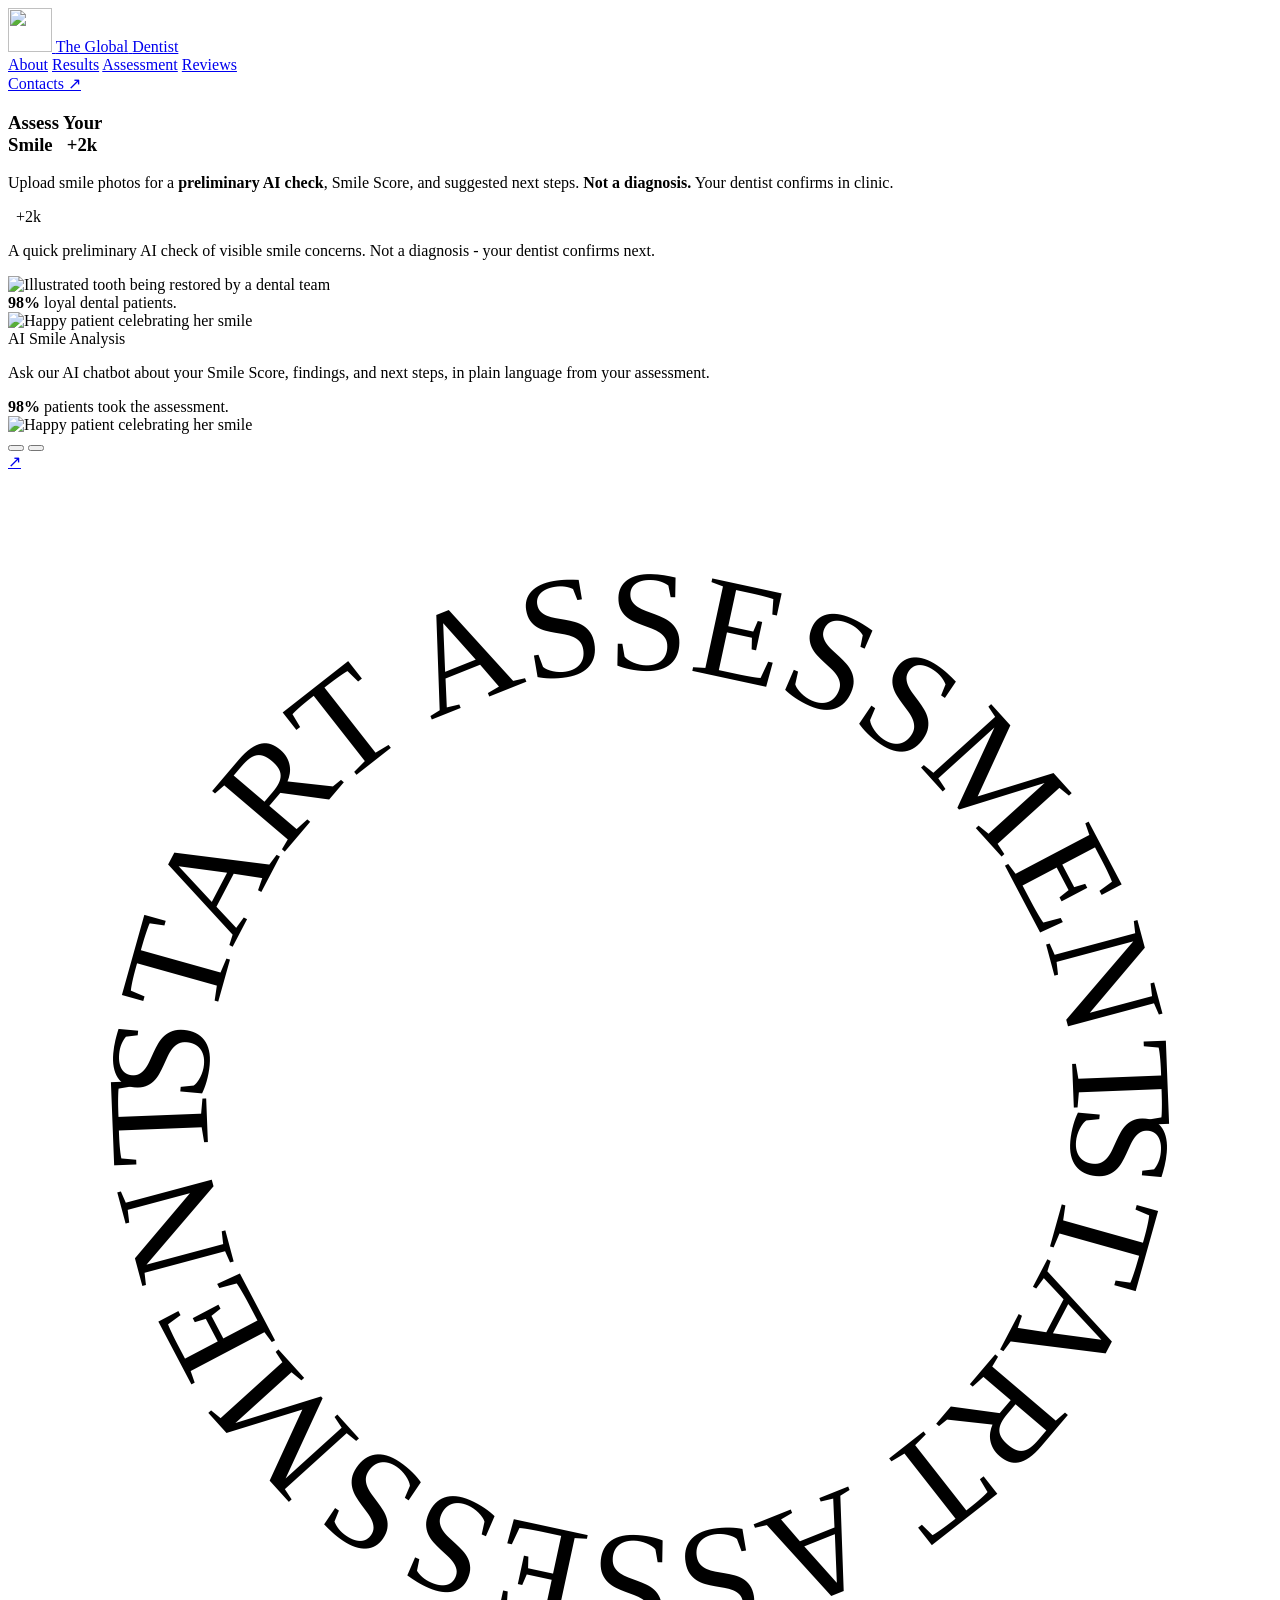
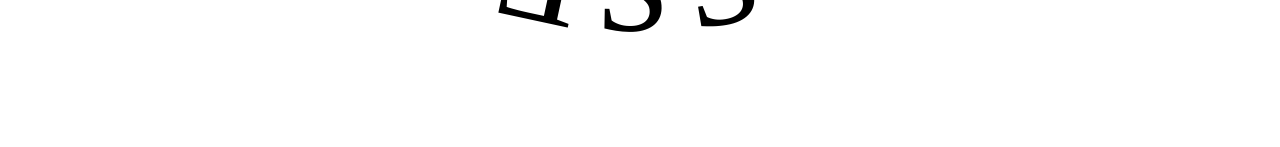
==== frontend/index.html @ 07c47741 "Polish smile assessment UX with hero slider, findings styling, and booking pickers. Improve the land" ====
<!DOCTYPE html>
<html lang="en">
<head>
  <meta charset="UTF-8" />
  <meta name="viewport" content="width=device-width, initial-scale=1.0" />
  <title>The Global Dentist - Virtual Smile Assessment</title>
  <link rel="preconnect" href="https://fonts.googleapis.com" />
  <link rel="preconnect" href="https://fonts.gstatic.com" crossorigin />
  <link href="https://fonts.googleapis.com/css2?family=Figtree:wght@400;500;600;700&family=Syne:wght@600;700;800&family=Bebas+Neue&display=swap" rel="stylesheet" />
  <link rel="stylesheet" href="/static/styles.css?v=booking2" />
  <link rel="stylesheet" href="/static/mobile.css?v=booking2" />
</head>
<body>
  <main id="top">
    <section class="hero-shell">
      <div class="hero-card">
        <header class="hero-nav">
          <a class="brand-mark" href="#top" aria-label="The Global Dentist home">
            <img src="/static/assets/logo.png?v=6" alt="" width="44" height="44" />
            <span class="brand-name"><span class="brand-name-a">The Global</span> <span class="brand-name-b">Dentist</span></span>
          </a>
          <nav class="nav-links" aria-label="Primary">
            <a href="#how" data-go="about">About</a>
            <a href="#assess" data-go="assess">Results</a>
            <a href="#assess" data-go="assess">Assessment</a>
            <a href="#how" data-go="about">Reviews</a>
          </nav>
          <a class="nav-contact" href="mailto:hello@theglobaldentist.com">
            Contacts
            <span class="nav-contact-icon" aria-hidden="true">↗</span>
          </a>
        </header>

        <div class="hero-slider" id="hero-landing" aria-roledescription="carousel" aria-label="Featured services">
          <div class="hero-track" id="hero-track">
            <article class="hero-slide hero-slide--assess is-active" data-slide="0" aria-label="Assess Your Smile">
              <div class="hero-copy">
                <h1>
                  Assess Your<br />
                  <span class="h1-last-line">
                    Smile
                    <span class="h1-avatars" aria-hidden="true">
                      <img src="/static/assets/avatar-1.png" alt="" />
                      <img src="/static/assets/avatar-2.png" alt="" />
                      <span class="avatar-more">+2k</span>
                    </span>
                  </span>
                </h1>
                <p class="hero-sub-inline">
                  Upload smile photos for a <strong>preliminary AI check</strong>,
                  Smile Score, and suggested next steps.
                  <strong>Not a diagnosis.</strong> Your dentist confirms in clinic.
                </p>
                <div class="social-proof">
                  <div class="avatars" aria-hidden="true">
                    <img src="/static/assets/avatar-1.png" alt="" />
                    <img src="/static/assets/avatar-2.png" alt="" />
                    <span class="avatar-more">+2k</span>
                  </div>
                  <p class="hero-sub">
                    A quick preliminary AI check of visible smile concerns.
                    Not a diagnosis - your dentist confirms next.
                  </p>
                </div>
              </div>

              <div class="hero-visual">
                <img
                  class="hero-tooth"
                  src="/static/assets/hero-tooth.png"
                  alt="Illustrated tooth being restored by a dental team"
                />
              </div>

              <div class="hero-patient">
                <div class="stat-badge">
                  <strong>98%</strong>
                  <span>loyal dental patients.</span>
                </div>
                <img
                  class="hero-woman"
                  src="/static/assets/hero-woman-v2-removebg-preview.png?v=1"
                  alt="Happy patient celebrating her smile"
                />
              </div>
            </article>

            <article class="hero-slide hero-slide--implants" data-slide="1" aria-label="AI Smile Analysis" aria-hidden="true">
              <div class="implants-hero">
                <div class="implants-title-stack" aria-label="AI Smile Analysis">
                  <span class="implants-line implants-line--top">AI Smile</span>
                  <span class="implants-line implants-line--bottom">Analysis</span>
                  <img
                    class="hero-implant"
                    src="/static/assets/implant-cutout.png?v=4"
                    alt=""
                  />
                </div>
                <p class="hero-sub-inline implants-sub">
                  Ask our AI chatbot about your Smile Score, findings, and next steps,
                  in plain language from your assessment.
                </p>
              </div>

              <div class="hero-patient implants-patient">
                <div class="stat-badge implants-stat">
                  <strong>98%</strong>
                  <span>patients took the assessment.</span>
                </div>
                <img
                  class="hero-woman hero-woman--implants"
                  src="/static/assets/hero-woman-v2-removebg-preview.png?v=1"
                  alt="Happy patient celebrating her smile"
                />
              </div>
            </article>
          </div>

          <div class="hero-dots" role="tablist" aria-label="Hero slides">
            <button type="button" class="hero-dot is-active" data-slide-to="0" aria-label="Assess Your Smile" aria-selected="true"></button>
            <button type="button" class="hero-dot" data-slide-to="1" aria-label="AI Smile Analysis" aria-selected="false"></button>
          </div>
        </div>

        <div class="hero-assess" id="assess" hidden>
          <div class="hero-assess-head">
            <h2>Virtual Smile Assessment</h2>
            <p>
              Preliminary visual review only - not a diagnosis. A clinical examination
              (and X-rays where needed) is required to confirm any findings.
            </p>
          </div>

          <div class="flow-tabs" role="tablist" aria-label="Assessment steps">
            <button class="flow-tab is-active" data-step="1" type="button">1. Details</button>
            <button class="flow-tab" data-step="2" type="button" disabled>2. Photos</button>
            <button class="flow-tab" data-step="3" type="button" disabled>3. Results</button>
          </div>

          <div class="panel is-active" id="step-details" data-panel="1">
            <span class="app-step-meta">Step 1 of 3 · Contact</span>
            <h3>Before we begin</h3>
            <p class="panel-lead">We’ll save your assessment so your dentist can review it ahead of your visit.</p>
            <form id="details-form" class="details-form">
              <div class="field-group">
                <label class="field" for="user-email">
                  <span class="field-label">Email</span>
                  <input type="email" id="user-email" name="email" required placeholder="you@email.com" autocomplete="email" />
                  <span class="field-feedback" id="email-feedback" aria-live="polite"></span>
                </label>
                <label class="field" for="user-phone">
                  <span class="field-label">Mobile number</span>
                  <span class="phone-input-row">
                    <span class="phone-prefix" aria-hidden="true">+92</span>
                    <input type="tel" id="user-phone" name="phone" required placeholder="3XX XXXXXXX" inputmode="numeric" autocomplete="tel-national" maxlength="11" />
                  </span>
                  <span class="field-feedback" id="phone-feedback" aria-live="polite"></span>
                </label>
              </div>
              <label class="consent" for="user-consent">
                <input type="checkbox" id="user-consent" required />
                <span>I understand this is a preliminary AI assessment and not a clinical diagnosis.</span>
              </label>
              <p class="field-feedback consent-feedback" id="consent-feedback" aria-live="polite"></p>
              <div class="form-spacer" aria-hidden="true"></div>
              <div class="details-actions">
                <button type="submit" class="btn btn-primary" id="continue-to-photos" disabled>Continue to photos</button>
              </div>
            </form>
          </div>

          <div class="panel" id="step-photos" data-panel="2" hidden>
            <span class="app-step-meta">Step 2 of 3 · Photos</span>
            <h3>Upload photos</h3>

            <div class="photo-tips" aria-label="Quick photo tips">
              <p class="photo-tips-title">Photo tips</p>
              <ul class="photo-tips-list">
                <li>Use natural light and avoid harsh flash</li>
                <li>Show teeth clearly with a wide smile</li>
                <li>Hold the camera at mouth level</li>
                <li>Clean background works best</li>
              </ul>
            </div>

            <div class="upload-grid">
              <div class="upload-tile is-required" data-upload="front">
                <div class="upload-meta">
                  <span class="upload-title">Front smile <em class="upload-badge">Required</em></span>
                  <span class="upload-hint">Face the camera directly</span>
                </div>
                <label class="upload-drop">
                  <input type="file" id="front-image" accept="image/*" required />
                  <div class="upload-media">
                    <span class="upload-example" aria-hidden="true">
                      <img src="/static/assets/example-front.png" alt="" />
                      <span class="upload-example-tag">Example</span>
                    </span>
                    <img class="upload-preview" alt="Your front smile photo" hidden />
                    <span class="upload-ready-tag" hidden>Uploaded</span>
                    <span class="upload-add-overlay">
                      <span class="upload-add-icon" aria-hidden="true">+</span>
                      <span class="upload-add-text">Tap to add front smile</span>
                    </span>
                    <button type="button" class="upload-remove" hidden>Remove</button>
                  </div>
                </label>
              </div>
              <div class="upload-tile" data-upload="left">
                <div class="upload-meta">
                  <span class="upload-title">Left</span>
                  <span class="upload-hint">Optional</span>
                </div>
                <label class="upload-drop">
                  <input type="file" id="left-image" accept="image/*" />
                  <div class="upload-media">
                    <span class="upload-example" aria-hidden="true">
                      <img src="/static/assets/example-left.png" alt="" />
                      <span class="upload-example-tag">Example</span>
                    </span>
                    <img class="upload-preview" alt="Your left profile photo" hidden />
                    <span class="upload-ready-tag" hidden>Uploaded</span>
                    <span class="upload-add-overlay">
                      <span class="upload-add-icon" aria-hidden="true">+</span>
                      <span class="upload-add-text">Add photo</span>
                    </span>
                    <button type="button" class="upload-remove" hidden>Remove</button>
                  </div>
                </label>
              </div>
              <div class="upload-tile" data-upload="right">
                <div class="upload-meta">
                  <span class="upload-title">Right</span>
                  <span class="upload-hint">Optional</span>
                </div>
                <label class="upload-drop">
                  <input type="file" id="right-image" accept="image/*" />
                  <div class="upload-media">
                    <span class="upload-example" aria-hidden="true">
                      <img src="/static/assets/example-right.png" alt="" />
                      <span class="upload-example-tag">Example</span>
                    </span>
                    <img class="upload-preview" alt="Your right profile photo" hidden />
                    <span class="upload-ready-tag" hidden>Uploaded</span>
                    <span class="upload-add-overlay">
                      <span class="upload-add-icon" aria-hidden="true">+</span>
                      <span class="upload-add-text">Add photo</span>
                    </span>
                    <button type="button" class="upload-remove" hidden>Remove</button>
                  </div>
                </label>
              </div>
            </div>

            <div class="photo-actions">
              <button type="button" class="btn btn-ghost" id="back-to-details">Back</button>
              <button type="button" class="btn btn-primary" id="run-analysis" disabled>Analyse my smile</button>
            </div>
            <p id="analyze-status" class="status" role="status"></p>
          </div>

          <div class="panel" id="step-results" data-panel="3" hidden>
            <span class="app-step-meta">Step 3 of 3 · Results</span>
            <div class="results-hero">
              <div class="results-hero-top">
                <div class="score-ring-wrap">
                  <svg class="score-ring" viewBox="0 0 120 120" aria-hidden="true">
                    <circle class="score-ring-track" cx="60" cy="60" r="52" />
                    <circle class="score-ring-value" cx="60" cy="60" r="52" />
                  </svg>
                  <div class="score-ring-label">
                    <span id="overall-score">-</span>
                    <small>/ 100</small>
                  </div>
                </div>
                <div class="results-hero-copy">
                  <h3>Your Smile Score</h3>
                  <p id="results-summary" class="panel-lead">Your preliminary visual assessment is ready.</p>
                  <p class="disclaimer-inline">Not a diagnosis. Clinical confirmation is required.</p>
                </div>
              </div>
              <div class="scores-block" id="scores-block">
                <h4 class="scores-block-title">Category breakdown</h4>
                <div class="category-scores" id="category-scores"></div>
              </div>
            </div>

            <div class="report-block patient-report">
              <h4>Visual findings</h4>
              <p class="panel-lead" id="report-summary-text">
                A simple summary of what was visible in your photo(s).
              </p>
              <div class="concern-tags" id="concern-tags"></div>
              <div class="concern-cards" id="concern-cards"></div>
            </div>

            <div class="report-block patient-report">
              <h4>What to do next</h4>
              <div class="roadmap-list" id="roadmap-list"></div>
              <p class="patient-notes" id="patient-notes" hidden></p>
            </div>

            <p class="panel-lead" id="sim-skip-note" hidden>
              No treatment simulation is shown because no visible issues were identified in this assessment.
            </p>

            <div class="sim-block" id="sim-block">
              <h4>Treatment simulation</h4>
              <p class="panel-lead">
                Visual preview of possible treatments from your report. Simulation only, not a clinical result.
              </p>
              <div class="sim-grid">
                <figure>
                  <figcaption>Before</figcaption>
                  <img id="sim-before" alt="Your uploaded smile" />
                </figure>
                <figure>
                  <figcaption>After</figcaption>
                  <div class="sim-after-wrap">
                    <img id="sim-after" alt="Simulated treatment preview" hidden />
                    <button type="button" class="btn btn-primary" id="generate-sim">Generate</button>
                  </div>
                </figure>
              </div>
              <p id="sim-status" class="status"></p>
            </div>

            <div class="book-block">
              <h4>Book a consultation</h4>
              <p>Confirm findings and get a personalised treatment plan.</p>
              <button type="button" class="btn btn-primary" id="open-book-modal">Book an appointment</button>
            </div>

            <button type="button" class="btn btn-ghost" id="start-over">Start a new assessment</button>
          </div>
        </div>
      </div>

      <a class="hero-orb-cta" href="#assess" data-go="assess" aria-label="Start Virtual Smile Assessment">
        <span class="orb-arrow" aria-hidden="true">↗</span>
        <svg class="orb-ring-text" viewBox="0 0 140 140" aria-hidden="true">
          <defs>
            <path id="orbCircle" d="M70,70 m-48,0 a48,48 0 1,1 96,0 a48,48 0 1,1 -96,0" />
          </defs>
          <text>
            <textPath href="#orbCircle" startOffset="0%">START ASSESSMENT</textPath>
          </text>
          <text>
            <textPath href="#orbCircle" startOffset="50%">START ASSESSMENT</textPath>
          </text>
        </svg>
      </a>
    </section>

    <div id="app-flow" class="app-flow" hidden>
      <section class="section about" id="how">
        <div class="section-head">
          <h2>Professional insight, before you arrive</h2>
          <p>
            Our Virtual Smile Assessment reviews photographs of your teeth to identify
            clearly visible concerns - and turns them into a patient-friendly report
            you can discuss with your dentist. It is not a diagnosis.
          </p>
        </div>
        <div class="steps">
          <article class="step">
            <span class="step-num">01</span>
            <h3>Capture guided photos</h3>
            <p>Upload a front smile and optional profiles with clear lighting and framing tips.</p>
          </article>
          <article class="step">
            <span class="step-num">02</span>
            <h3>Receive your Smile Score</h3>
            <p>Get a scored breakdown across alignment, gum health, colour, restorations, and more.</p>
          </article>
          <article class="step">
            <span class="step-num">03</span>
            <h3>Explore next steps</h3>
            <p>Review treatment pathways, ask questions in chat, and book a clinical consultation.</p>
          </article>
        </div>
        <p class="disclaimer-inline">
          This is a preliminary AI visual assessment - not a diagnosis. A clinical examination
          and X-rays where appropriate are required to confirm any findings.
        </p>
      </section>
    </div>
  </main>

  <div class="chat-float" id="chat-float" hidden>
    <div class="chat-panel" id="chat-panel" hidden>
      <div class="chat-head">
        <div class="chat-head-copy">
          <h4>Ask about your report</h4>
          <p class="panel-lead">Answers from your assessment only.</p>
        </div>
        <div class="chat-head-actions">
          <span class="chat-quota" id="chat-quota">5 left</span>
          <button type="button" class="chat-close" id="chat-close" aria-label="Close chat">×</button>
        </div>
      </div>
      <div id="chat-log" class="chat-log" aria-live="polite"></div>
      <form id="chat-form" class="chat-form">
        <input type="text" id="chat-input" placeholder="Ask a question…" required />
        <button type="submit" class="btn btn-primary" id="chat-submit">Ask</button>
      </form>
      <p id="chat-limit-note" class="chat-limit-note" hidden></p>
    </div>
    <button type="button" class="chat-fab" id="chat-fab" aria-expanded="false" aria-controls="chat-panel">
      <span class="chat-fab-icon" aria-hidden="true">
        <svg viewBox="0 0 24 24" width="18" height="18" fill="none" stroke="currentColor" stroke-width="2" stroke-linecap="round" stroke-linejoin="round">
          <path d="M21 12a8.5 8.5 0 0 1-8.5 8.5H7l-4 3V12A8.5 8.5 0 1 1 21 12z" />
        </svg>
      </span>
      <span class="chat-fab-label">Ask about report</span>
    </button>
  </div>

  <div class="book-modal" id="book-modal" hidden>
    <div class="book-modal-backdrop" data-book-close></div>
    <div class="book-modal-sheet" role="dialog" aria-modal="true" aria-labelledby="book-modal-title">
      <div class="book-modal-head">
        <div>
          <h3 id="book-modal-title">Book an appointment</h3>
          <p>Choose a date and time. We’ll confirm by email or phone.</p>
        </div>
        <button type="button" class="book-modal-close" data-book-close aria-label="Close">×</button>
      </div>

      <form id="book-form" class="book-form">
        <label class="field" for="book-name">
          <span class="field-label">Full name</span>
          <input type="text" id="book-name" name="name" required placeholder="Your name" autocomplete="name" />
        </label>
        <label class="field" for="book-email">
          <span class="field-label">Email</span>
          <input type="email" id="book-email" name="email" required placeholder="you@email.com" autocomplete="email" />
        </label>
        <label class="field" for="book-phone">
          <span class="field-label">Mobile number</span>
          <span class="phone-input-row">
            <span class="phone-prefix" aria-hidden="true">+92</span>
            <input type="tel" id="book-phone" name="phone" required placeholder="3XX XXXXXXX" inputmode="numeric" autocomplete="tel-national" maxlength="11" />
          </span>
        </label>
        <div class="book-schedule">
          <div class="field">
            <label class="field-label" for="book-date">Preferred date</label>
            <input type="date" id="book-date" name="date" required />
            <div
              class="book-date-strip"
              id="book-date-strip"
              role="listbox"
              aria-label="Quick date picks"
            ></div>
          </div>
          <div class="field">
            <label class="field-label" for="book-time">Preferred time</label>
            <input type="time" id="book-time" name="time" required step="900" min="09:00" max="20:00" />
            <p class="book-hint">Clinic hours 9:00 AM – 8:00 PM. Pick any time, or use a quick slot.</p>
            <div
              class="book-time-grid"
              id="book-time-grid"
              role="listbox"
              aria-label="Quick time picks"
            >
              <button type="button" class="book-time-slot" data-time="10:00">10:00 AM</button>
              <button type="button" class="book-time-slot" data-time="11:00">11:00 AM</button>
              <button type="button" class="book-time-slot" data-time="12:00">12:00 PM</button>
              <button type="button" class="book-time-slot" data-time="14:00">2:00 PM</button>
              <button type="button" class="book-time-slot" data-time="15:00">3:00 PM</button>
              <button type="button" class="book-time-slot" data-time="16:00">4:00 PM</button>
              <button type="button" class="book-time-slot" data-time="17:00">5:00 PM</button>
              <button type="button" class="book-time-slot" data-time="18:00">6:00 PM</button>
            </div>
          </div>
        </div>
        <label class="field" for="book-note">
          <span class="field-label">Note <span class="field-optional">(optional)</span></span>
          <textarea id="book-note" name="note" rows="2" placeholder="Anything we should know before your visit?"></textarea>
        </label>
        <p id="book-status" class="status" role="status"></p>
        <button type="submit" class="btn btn-primary" id="book-submit">Request appointment</button>
      </form>

      <div class="book-success" id="book-success" hidden>
        <h4>Request received</h4>
        <p id="book-success-copy">We’ll confirm your preferred slot shortly.</p>
        <button type="button" class="btn btn-primary" data-book-close>Done</button>
      </div>
    </div>
  </div>

  <footer class="site-footer" id="site-footer" hidden>
    <img src="/static/assets/logo.png?v=6" alt="The Global Dentist" width="48" height="48" />
    <p>© The Global Dentist · Virtual Smile Assessment · Preliminary AI tool only - not a diagnosis</p>
  </footer>

  <script src="/static/app.js?v=booking2"></script>
</body>
</html>
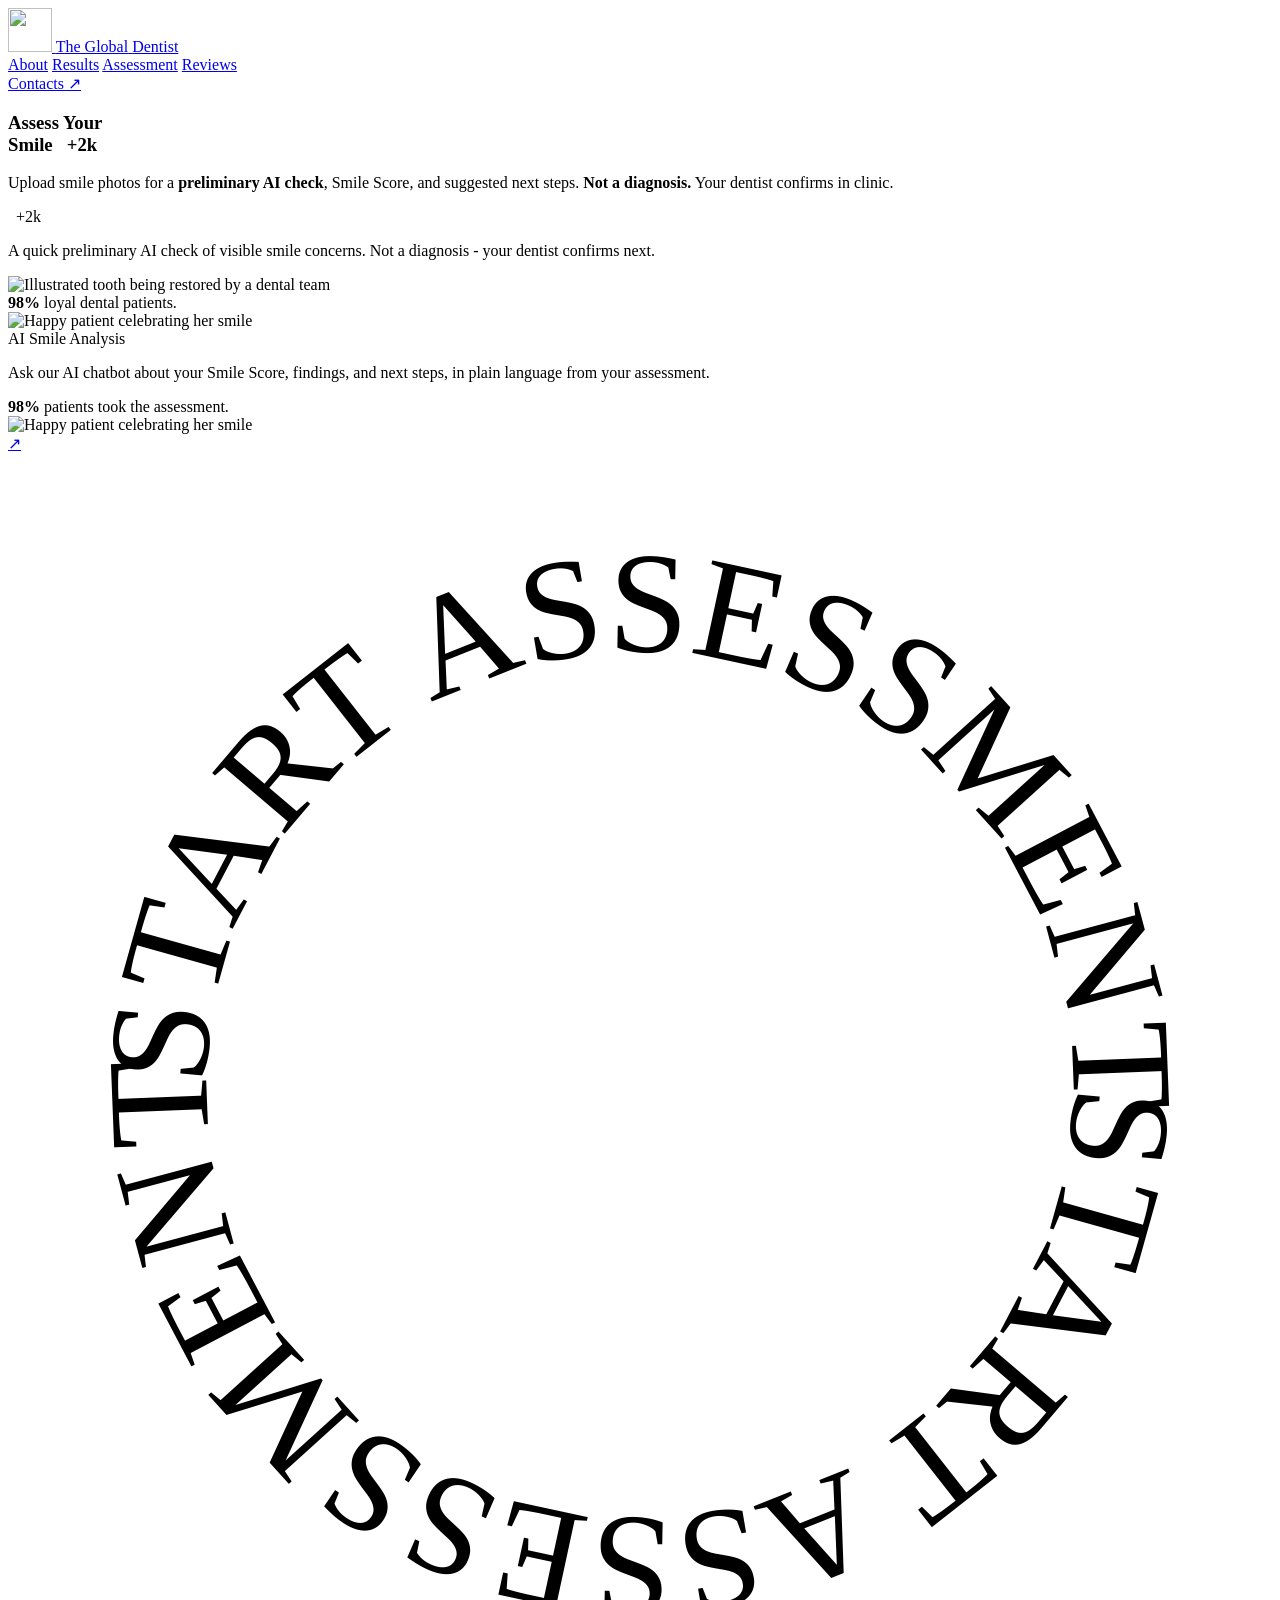
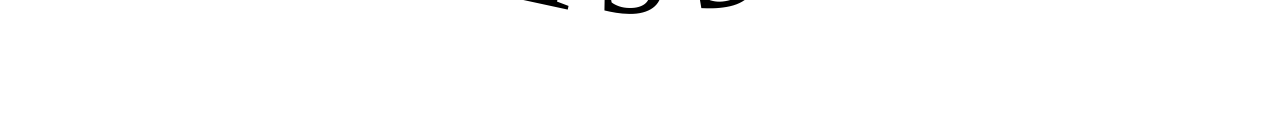
==== commit f50724c0: "Improve booking modal with editable time, calendar selectors, and photo capture. Co-authored-by: Cur" ====
--- a/frontend/index.html
+++ b/frontend/index.html
@@ -7,8 +7,8 @@
   <link rel="preconnect" href="https://fonts.googleapis.com" />
   <link rel="preconnect" href="https://fonts.gstatic.com" crossorigin />
   <link href="https://fonts.googleapis.com/css2?family=Figtree:wght@400;500;600;700&family=Syne:wght@600;700;800&family=Bebas+Neue&display=swap" rel="stylesheet" />
-  <link rel="stylesheet" href="/static/styles.css?v=booking2" />
-  <link rel="stylesheet" href="/static/mobile.css?v=booking2" />
+  <link rel="stylesheet" href="/static/styles.css?v=booking11" />
+  <link rel="stylesheet" href="/static/mobile.css?v=booking11" />
 </head>
 <body>
   <main id="top">
@@ -73,15 +73,17 @@
               </div>
 
               <div class="hero-patient">
-                <div class="stat-badge">
-                  <strong>98%</strong>
-                  <span>loyal dental patients.</span>
-                </div>
-                <img
-                  class="hero-woman"
-                  src="/static/assets/hero-woman-v2-removebg-preview.png?v=1"
-                  alt="Happy patient celebrating her smile"
-                />
+                <div class="patient-cluster">
+                  <div class="stat-badge">
+                    <strong>98%</strong>
+                    <span>loyal dental patients.</span>
+                  </div>
+                  <img
+                    class="hero-woman"
+                    src="/static/assets/hero-woman-v2-removebg-preview.png?v=1"
+                    alt="Happy patient celebrating her smile"
+                  />
+                </div>
               </div>
             </article>
 
@@ -103,22 +105,19 @@
               </div>
 
               <div class="hero-patient implants-patient">
-                <div class="stat-badge implants-stat">
-                  <strong>98%</strong>
-                  <span>patients took the assessment.</span>
-                </div>
-                <img
-                  class="hero-woman hero-woman--implants"
-                  src="/static/assets/hero-woman-v2-removebg-preview.png?v=1"
-                  alt="Happy patient celebrating her smile"
-                />
+                <div class="patient-cluster patient-cluster--implants">
+                  <div class="stat-badge implants-stat">
+                    <strong>98%</strong>
+                    <span>patients took the assessment.</span>
+                  </div>
+                  <img
+                    class="hero-woman hero-woman--implants"
+                    src="/static/assets/hero-woman-v2-removebg-preview.png?v=1"
+                    alt="Happy patient celebrating her smile"
+                  />
+                </div>
               </div>
             </article>
-          </div>
-
-          <div class="hero-dots" role="tablist" aria-label="Hero slides">
-            <button type="button" class="hero-dot is-active" data-slide-to="0" aria-label="Assess Your Smile" aria-selected="true"></button>
-            <button type="button" class="hero-dot" data-slide-to="1" aria-label="AI Smile Analysis" aria-selected="false"></button>
           </div>
         </div>
 
@@ -189,8 +188,9 @@
                   <span class="upload-title">Front smile <em class="upload-badge">Required</em></span>
                   <span class="upload-hint">Face the camera directly</span>
                 </div>
-                <label class="upload-drop">
-                  <input type="file" id="front-image" accept="image/*" required />
+                <div class="upload-drop">
+                  <input type="file" id="front-image" class="upload-input upload-input--gallery" accept="image/*" required hidden />
+                  <input type="file" class="upload-input upload-input--camera" accept="image/*" capture="user" hidden aria-hidden="true" />
                   <div class="upload-media">
                     <span class="upload-example" aria-hidden="true">
                       <img src="/static/assets/example-front.png" alt="" />
@@ -198,21 +198,22 @@
                     </span>
                     <img class="upload-preview" alt="Your front smile photo" hidden />
                     <span class="upload-ready-tag" hidden>Uploaded</span>
-                    <span class="upload-add-overlay">
+                    <button type="button" class="upload-add-overlay" data-open-photo-source aria-label="Add front smile photo">
                       <span class="upload-add-icon" aria-hidden="true">+</span>
                       <span class="upload-add-text">Tap to add front smile</span>
-                    </span>
+                    </button>
                     <button type="button" class="upload-remove" hidden>Remove</button>
                   </div>
-                </label>
+                </div>
               </div>
               <div class="upload-tile" data-upload="left">
                 <div class="upload-meta">
                   <span class="upload-title">Left</span>
                   <span class="upload-hint">Optional</span>
                 </div>
-                <label class="upload-drop">
-                  <input type="file" id="left-image" accept="image/*" />
+                <div class="upload-drop">
+                  <input type="file" id="left-image" class="upload-input upload-input--gallery" accept="image/*" hidden />
+                  <input type="file" class="upload-input upload-input--camera" accept="image/*" capture="environment" hidden aria-hidden="true" />
                   <div class="upload-media">
                     <span class="upload-example" aria-hidden="true">
                       <img src="/static/assets/example-left.png" alt="" />
@@ -220,21 +221,22 @@
                     </span>
                     <img class="upload-preview" alt="Your left profile photo" hidden />
                     <span class="upload-ready-tag" hidden>Uploaded</span>
-                    <span class="upload-add-overlay">
+                    <button type="button" class="upload-add-overlay" data-open-photo-source aria-label="Add left photo">
                       <span class="upload-add-icon" aria-hidden="true">+</span>
                       <span class="upload-add-text">Add photo</span>
-                    </span>
+                    </button>
                     <button type="button" class="upload-remove" hidden>Remove</button>
                   </div>
-                </label>
+                </div>
               </div>
               <div class="upload-tile" data-upload="right">
                 <div class="upload-meta">
                   <span class="upload-title">Right</span>
                   <span class="upload-hint">Optional</span>
                 </div>
-                <label class="upload-drop">
-                  <input type="file" id="right-image" accept="image/*" />
+                <div class="upload-drop">
+                  <input type="file" id="right-image" class="upload-input upload-input--gallery" accept="image/*" hidden />
+                  <input type="file" class="upload-input upload-input--camera" accept="image/*" capture="environment" hidden aria-hidden="true" />
                   <div class="upload-media">
                     <span class="upload-example" aria-hidden="true">
                       <img src="/static/assets/example-right.png" alt="" />
@@ -242,13 +244,13 @@
                     </span>
                     <img class="upload-preview" alt="Your right profile photo" hidden />
                     <span class="upload-ready-tag" hidden>Uploaded</span>
-                    <span class="upload-add-overlay">
+                    <button type="button" class="upload-add-overlay" data-open-photo-source aria-label="Add right photo">
                       <span class="upload-add-icon" aria-hidden="true">+</span>
                       <span class="upload-add-text">Add photo</span>
-                    </span>
+                    </button>
                     <button type="button" class="upload-remove" hidden>Remove</button>
                   </div>
-                </label>
+                </div>
               </div>
             </div>
 
@@ -431,10 +433,12 @@
         <label class="field" for="book-name">
           <span class="field-label">Full name</span>
           <input type="text" id="book-name" name="name" required placeholder="Your name" autocomplete="name" />
+          <span class="field-feedback" id="book-name-feedback" aria-live="polite"></span>
         </label>
         <label class="field" for="book-email">
           <span class="field-label">Email</span>
           <input type="email" id="book-email" name="email" required placeholder="you@email.com" autocomplete="email" />
+          <span class="field-feedback" id="book-email-feedback" aria-live="polite"></span>
         </label>
         <label class="field" for="book-phone">
           <span class="field-label">Mobile number</span>
@@ -442,37 +446,67 @@
             <span class="phone-prefix" aria-hidden="true">+92</span>
             <input type="tel" id="book-phone" name="phone" required placeholder="3XX XXXXXXX" inputmode="numeric" autocomplete="tel-national" maxlength="11" />
           </span>
+          <span class="field-feedback" id="book-phone-feedback" aria-live="polite"></span>
         </label>
         <div class="book-schedule">
-          <div class="field">
-            <label class="field-label" for="book-date">Preferred date</label>
-            <input type="date" id="book-date" name="date" required />
-            <div
-              class="book-date-strip"
-              id="book-date-strip"
-              role="listbox"
-              aria-label="Quick date picks"
-            ></div>
+          <div class="field book-picker-field">
+            <span class="field-label" id="book-date-label-text">Preferred date</span>
+            <input type="hidden" id="book-date" name="date" required />
+            <button
+              type="button"
+              class="book-picker-trigger"
+              id="book-date-trigger"
+              aria-haspopup="dialog"
+              aria-expanded="false"
+              aria-controls="book-cal"
+              aria-labelledby="book-date-label-text"
+            >
+              <span class="book-picker-value" id="book-date-display">Select a date</span>
+              <span class="book-picker-icon" aria-hidden="true">
+                <svg viewBox="0 0 24 24" width="18" height="18" fill="none" stroke="currentColor" stroke-width="2">
+                  <rect x="3" y="5" width="18" height="16" rx="3" />
+                  <path d="M3 10h18M8 3v4M16 3v4" />
+                </svg>
+              </span>
+            </button>
+            <div class="book-cal" id="book-cal" hidden role="dialog" aria-label="Choose a date">
+              <div class="book-cal-head">
+                <button type="button" class="book-cal-nav" id="book-cal-prev" aria-label="Previous month">‹</button>
+                <div class="book-cal-selectors" role="group" aria-label="Month and year">
+                  <label class="book-cal-select-wrap book-cal-select-wrap--month" for="book-cal-month-select">
+                    <span class="visually-hidden">Month</span>
+                    <select id="book-cal-month-select" class="book-cal-select" aria-label="Month"></select>
+                  </label>
+                  <span class="book-cal-select-divider" aria-hidden="true"></span>
+                  <label class="book-cal-select-wrap book-cal-select-wrap--year" for="book-cal-year-select">
+                    <span class="visually-hidden">Year</span>
+                    <select id="book-cal-year-select" class="book-cal-select" aria-label="Year"></select>
+                  </label>
+                </div>
+                <button type="button" class="book-cal-nav" id="book-cal-next" aria-label="Next month">›</button>
+              </div>
+              <div class="book-cal-dows" aria-hidden="true">
+                <span>Su</span><span>Mo</span><span>Tu</span><span>We</span><span>Th</span><span>Fr</span><span>Sa</span>
+              </div>
+              <div class="book-cal-grid" id="book-cal-grid"></div>
+            </div>
+            <span class="field-feedback" id="book-date-feedback" aria-live="polite"></span>
           </div>
           <div class="field">
             <label class="field-label" for="book-time">Preferred time</label>
-            <input type="time" id="book-time" name="time" required step="900" min="09:00" max="20:00" />
-            <p class="book-hint">Clinic hours 9:00 AM – 8:00 PM. Pick any time, or use a quick slot.</p>
-            <div
-              class="book-time-grid"
-              id="book-time-grid"
-              role="listbox"
-              aria-label="Quick time picks"
-            >
-              <button type="button" class="book-time-slot" data-time="10:00">10:00 AM</button>
-              <button type="button" class="book-time-slot" data-time="11:00">11:00 AM</button>
-              <button type="button" class="book-time-slot" data-time="12:00">12:00 PM</button>
-              <button type="button" class="book-time-slot" data-time="14:00">2:00 PM</button>
-              <button type="button" class="book-time-slot" data-time="15:00">3:00 PM</button>
-              <button type="button" class="book-time-slot" data-time="16:00">4:00 PM</button>
-              <button type="button" class="book-time-slot" data-time="17:00">5:00 PM</button>
-              <button type="button" class="book-time-slot" data-time="18:00">6:00 PM</button>
-            </div>
+            <input
+              type="text"
+              id="book-time"
+              name="time"
+              required
+              value="12:00 PM"
+              inputmode="numeric"
+              autocomplete="off"
+              placeholder="12:00 PM"
+              aria-describedby="book-time-hint"
+            />
+            <span class="book-time-hint" id="book-time-hint">Clinic hours 9:00 AM – 8:00 PM</span>
+            <span class="field-feedback" id="book-time-feedback" aria-live="polite"></span>
           </div>
         </div>
         <label class="field" for="book-note">
@@ -480,7 +514,7 @@
           <textarea id="book-note" name="note" rows="2" placeholder="Anything we should know before your visit?"></textarea>
         </label>
         <p id="book-status" class="status" role="status"></p>
-        <button type="submit" class="btn btn-primary" id="book-submit">Request appointment</button>
+        <button type="submit" class="btn btn-primary" id="book-submit" disabled>Request appointment</button>
       </form>
 
       <div class="book-success" id="book-success" hidden>
@@ -491,11 +525,50 @@
     </div>
   </div>
 
+  <div class="photo-source-sheet" id="photo-source-sheet" hidden>
+    <div class="photo-source-backdrop" data-photo-source-close></div>
+    <div class="photo-source-panel" role="dialog" aria-modal="true" aria-labelledby="photo-source-title">
+      <h3 id="photo-source-title">Add photo</h3>
+      <p class="photo-source-lead">Choose how you’d like to add this smile photo.</p>
+      <button type="button" class="photo-source-option" data-photo-source="camera">
+        <span class="photo-source-option-title">Take photo</span>
+        <span class="photo-source-option-sub">Open your camera</span>
+      </button>
+      <button type="button" class="photo-source-option" data-photo-source="gallery">
+        <span class="photo-source-option-title">Upload from library</span>
+        <span class="photo-source-option-sub">Choose an existing photo</span>
+      </button>
+      <button type="button" class="photo-source-cancel" data-photo-source-close>Cancel</button>
+    </div>
+  </div>
+
+  <div class="camera-capture" id="camera-capture" hidden>
+    <div class="camera-capture-backdrop" data-camera-close></div>
+    <div class="camera-capture-panel" role="dialog" aria-modal="true" aria-labelledby="camera-capture-title">
+      <div class="camera-capture-head">
+        <div>
+          <h3 id="camera-capture-title">Take photo</h3>
+          <p id="camera-capture-hint">Center your smile, then capture.</p>
+        </div>
+        <button type="button" class="camera-capture-close" data-camera-close aria-label="Close camera">×</button>
+      </div>
+      <div class="camera-capture-stage">
+        <video id="camera-video" playsinline autoplay muted></video>
+        <canvas id="camera-canvas" hidden></canvas>
+        <p id="camera-status" class="camera-status" role="status"></p>
+      </div>
+      <div class="camera-capture-actions">
+        <button type="button" class="btn btn-ghost" data-camera-close>Cancel</button>
+        <button type="button" class="btn btn-primary" id="camera-shutter" disabled>Capture</button>
+      </div>
+    </div>
+  </div>
+
   <footer class="site-footer" id="site-footer" hidden>
     <img src="/static/assets/logo.png?v=6" alt="The Global Dentist" width="48" height="48" />
     <p>© The Global Dentist · Virtual Smile Assessment · Preliminary AI tool only - not a diagnosis</p>
   </footer>
 
-  <script src="/static/app.js?v=booking2"></script>
+  <script src="/static/app.js?v=booking11"></script>
 </body>
 </html>
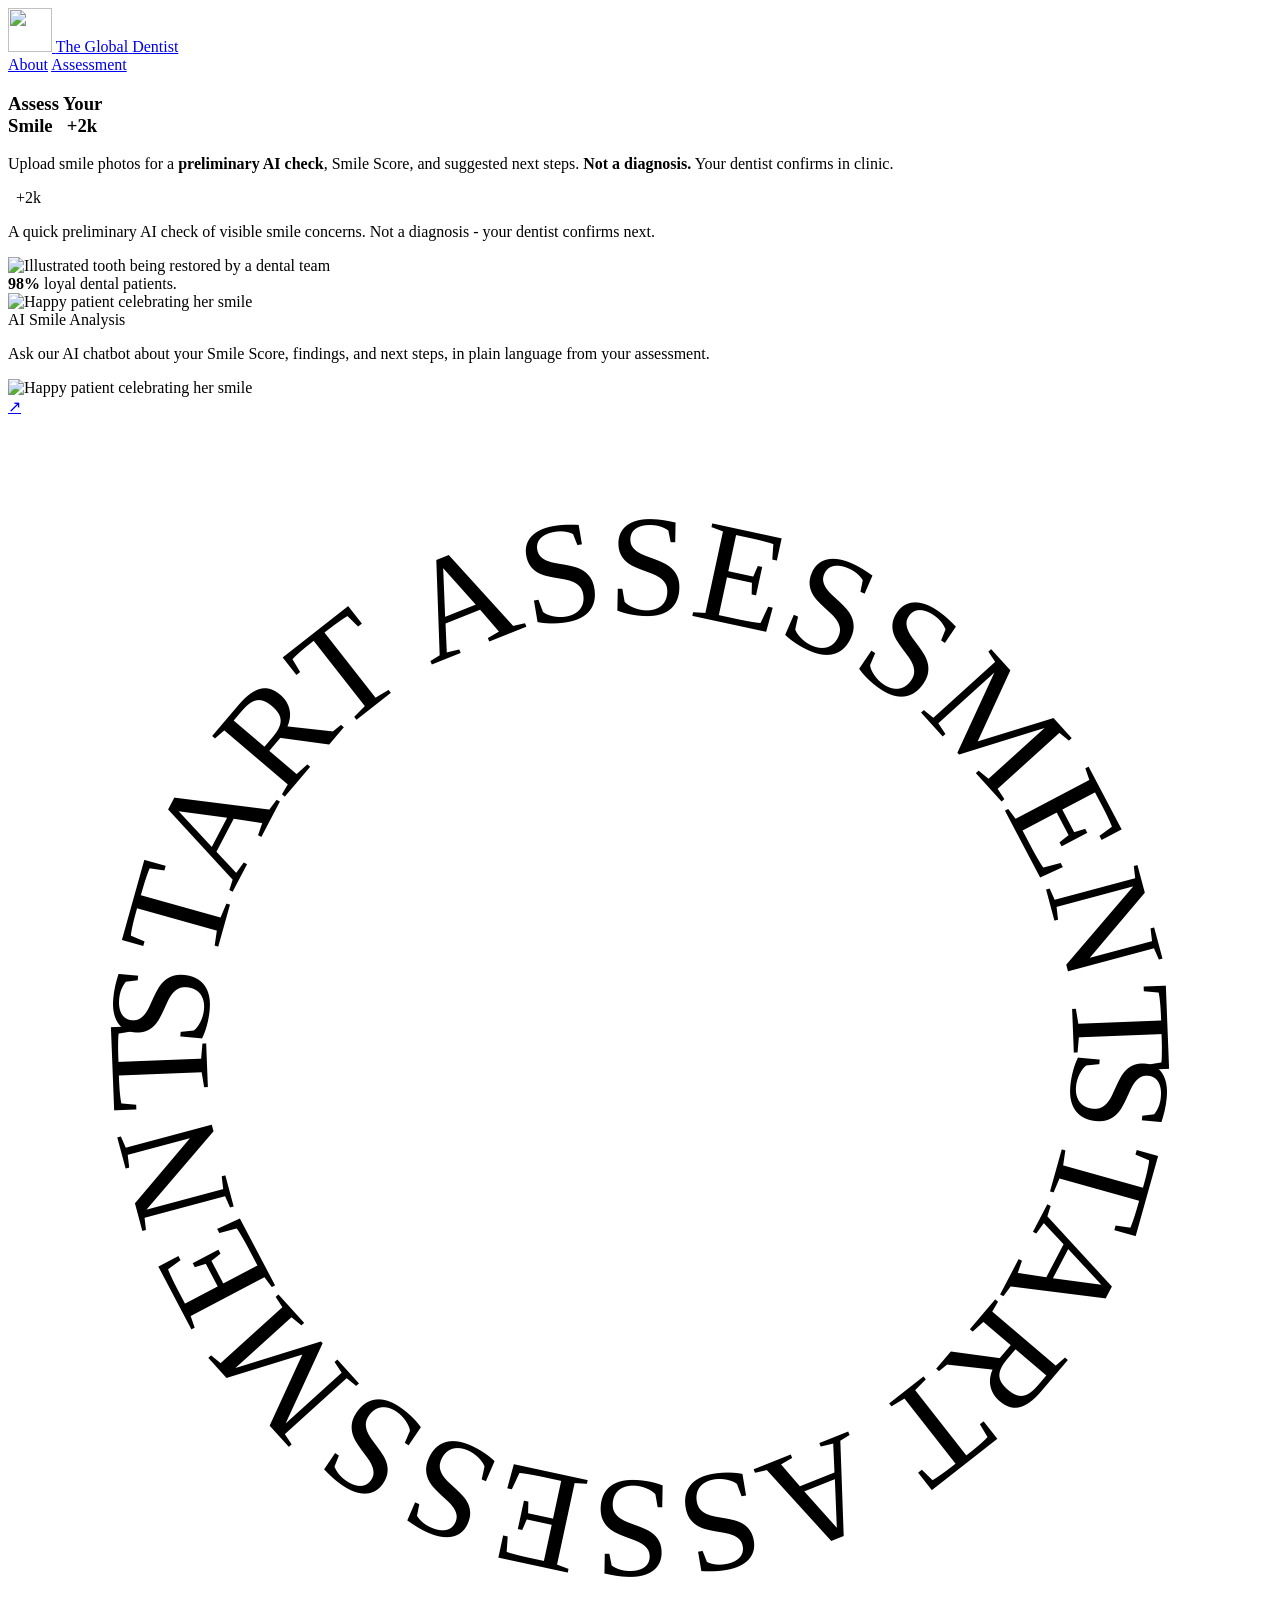
==== commit fb582ce3: "Add front/back camera switch and polish hero layout for mobile and desktop. Co-authored-by: Cursor <" ====
--- a/frontend/index.html
+++ b/frontend/index.html
@@ -21,14 +21,8 @@
           </a>
           <nav class="nav-links" aria-label="Primary">
             <a href="#how" data-go="about">About</a>
-            <a href="#assess" data-go="assess">Results</a>
             <a href="#assess" data-go="assess">Assessment</a>
-            <a href="#how" data-go="about">Reviews</a>
           </nav>
-          <a class="nav-contact" href="mailto:hello@theglobaldentist.com">
-            Contacts
-            <span class="nav-contact-icon" aria-hidden="true">↗</span>
-          </a>
         </header>
 
         <div class="hero-slider" id="hero-landing" aria-roledescription="carousel" aria-label="Featured services">
@@ -106,10 +100,6 @@
 
               <div class="hero-patient implants-patient">
                 <div class="patient-cluster patient-cluster--implants">
-                  <div class="stat-badge implants-stat">
-                    <strong>98%</strong>
-                    <span>patients took the assessment.</span>
-                  </div>
                   <img
                     class="hero-woman hero-woman--implants"
                     src="/static/assets/hero-woman-v2-removebg-preview.png?v=1"
@@ -213,7 +203,7 @@
                 </div>
                 <div class="upload-drop">
                   <input type="file" id="left-image" class="upload-input upload-input--gallery" accept="image/*" hidden />
-                  <input type="file" class="upload-input upload-input--camera" accept="image/*" capture="environment" hidden aria-hidden="true" />
+                  <input type="file" class="upload-input upload-input--camera" accept="image/*" capture="user" hidden aria-hidden="true" />
                   <div class="upload-media">
                     <span class="upload-example" aria-hidden="true">
                       <img src="/static/assets/example-left.png" alt="" />
@@ -236,7 +226,7 @@
                 </div>
                 <div class="upload-drop">
                   <input type="file" id="right-image" class="upload-input upload-input--gallery" accept="image/*" hidden />
-                  <input type="file" class="upload-input upload-input--camera" accept="image/*" capture="environment" hidden aria-hidden="true" />
+                  <input type="file" class="upload-input upload-input--camera" accept="image/*" capture="user" hidden aria-hidden="true" />
                   <div class="upload-media">
                     <span class="upload-example" aria-hidden="true">
                       <img src="/static/assets/example-right.png" alt="" />
@@ -555,6 +545,15 @@
       <div class="camera-capture-stage">
         <video id="camera-video" playsinline autoplay muted></video>
         <canvas id="camera-canvas" hidden></canvas>
+        <button type="button" class="camera-flip-btn" id="camera-flip" aria-label="Switch camera" title="Switch front / back camera">
+          <svg viewBox="0 0 24 24" width="22" height="22" fill="none" stroke="currentColor" stroke-width="2" aria-hidden="true">
+            <path d="M16 3h5v5" />
+            <path d="M8 21H3v-5" />
+            <path d="M21 8A9 9 0 0 0 7.5 4.2L3 8" />
+            <path d="M3 16a9 9 0 0 0 13.5 3.8L21 16" />
+          </svg>
+          <span id="camera-flip-label">Front</span>
+        </button>
         <p id="camera-status" class="camera-status" role="status"></p>
       </div>
       <div class="camera-capture-actions">
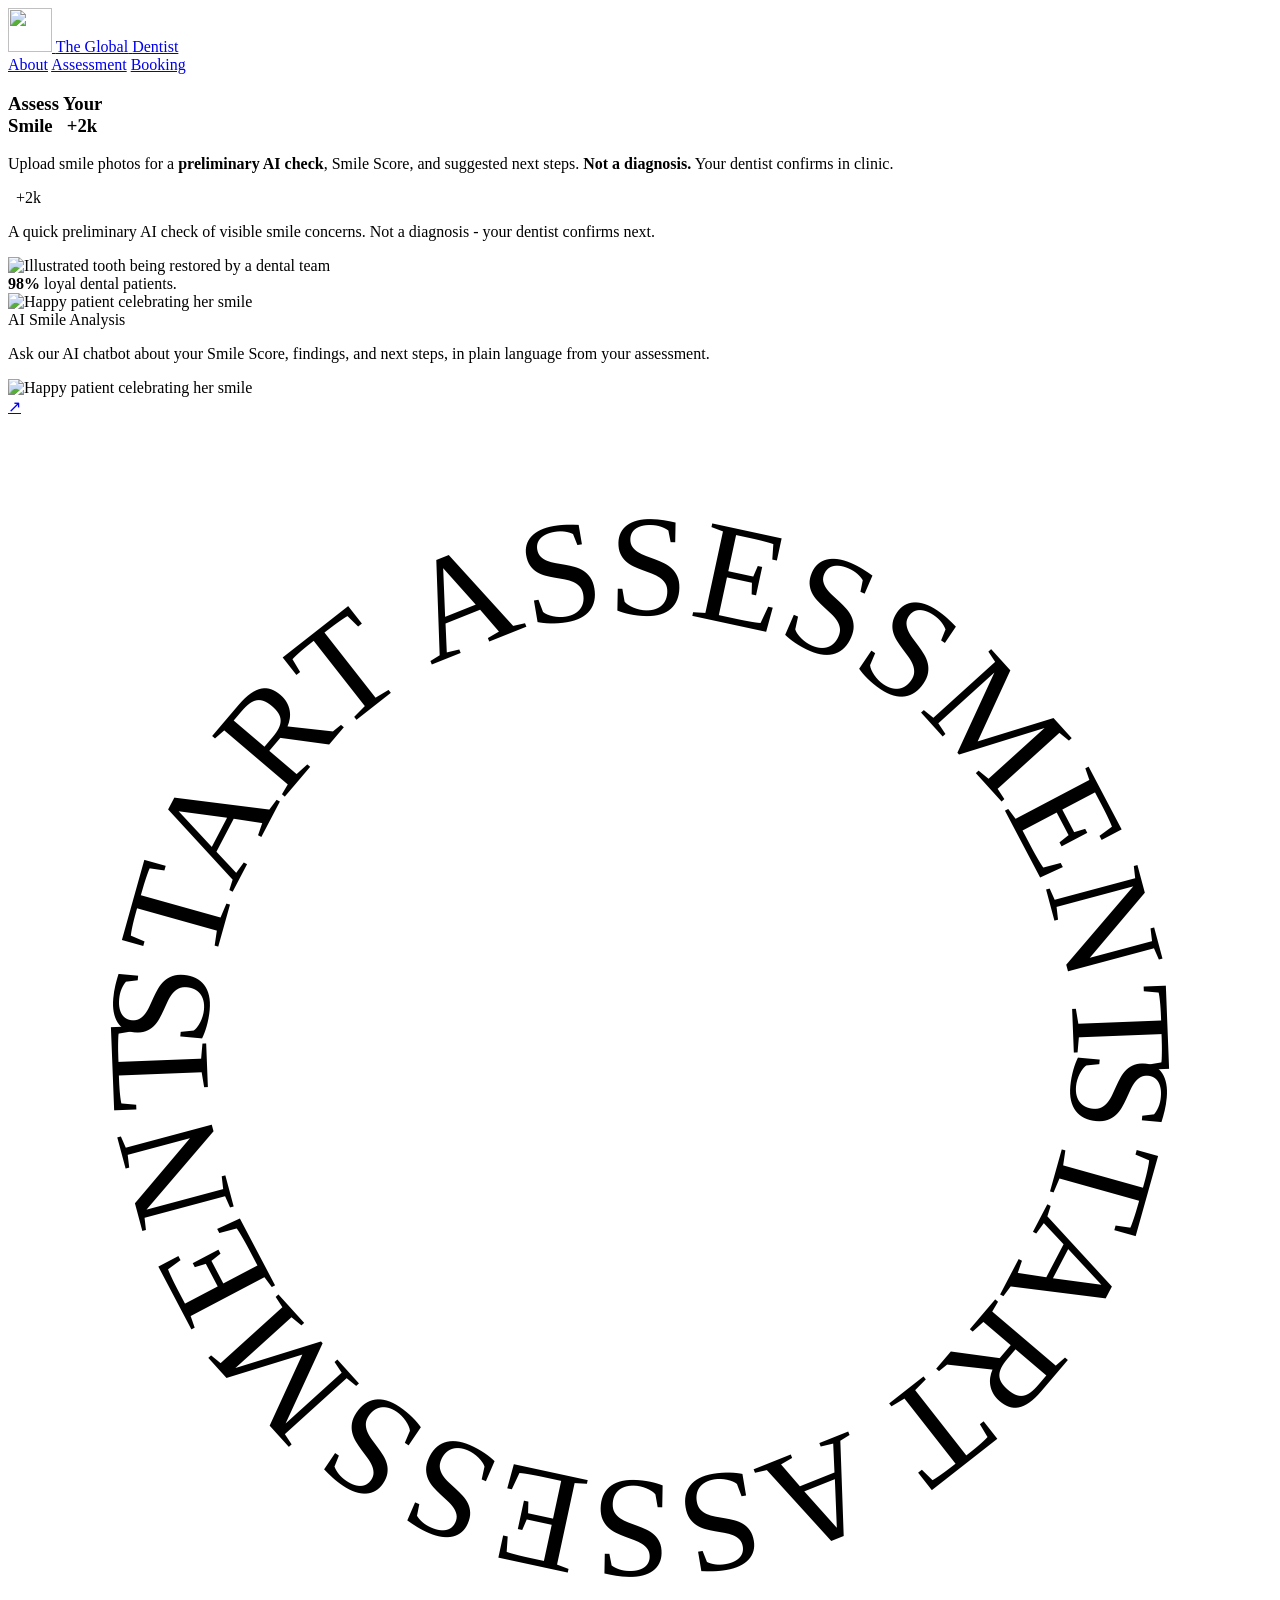
==== commit 9a90bd07: "one assessed patient can book multiple bookings" ====
--- a/frontend/index.html
+++ b/frontend/index.html
@@ -22,6 +22,7 @@
           <nav class="nav-links" aria-label="Primary">
             <a href="#how" data-go="about">About</a>
             <a href="#assess" data-go="assess">Assessment</a>
+            <a href="#booking" data-go="booking">Booking</a>
           </nav>
         </header>
 
@@ -127,16 +128,23 @@
           </div>
 
           <div class="panel is-active" id="step-details" data-panel="1">
-            <span class="app-step-meta">Step 1 of 3 · Contact</span>
+            <span class="app-step-meta">Step 1 of 3 · Patient Info</span>
             <h3>Before we begin</h3>
-            <p class="panel-lead">We’ll save your assessment so your dentist can review it ahead of your visit.</p>
+            <p class="panel-lead">Please provide your details so your dentist can review your assessment ahead of your visit.</p>
             <form id="details-form" class="details-form">
               <div class="field-group">
+                <label class="field" for="user-name">
+                  <span class="field-label">Full Name</span>
+                  <input type="text" id="user-name" name="name" required placeholder="e.g. Muhammad Ali" autocomplete="name" />
+                  <span class="field-feedback" id="name-feedback" aria-live="polite"></span>
+                </label>
+
                 <label class="field" for="user-email">
-                  <span class="field-label">Email</span>
+                  <span class="field-label">Email address</span>
                   <input type="email" id="user-email" name="email" required placeholder="you@email.com" autocomplete="email" />
                   <span class="field-feedback" id="email-feedback" aria-live="polite"></span>
                 </label>
+
                 <label class="field" for="user-phone">
                   <span class="field-label">Mobile number</span>
                   <span class="phone-input-row">
@@ -145,12 +153,49 @@
                   </span>
                   <span class="field-feedback" id="phone-feedback" aria-live="polite"></span>
                 </label>
+
+                <div class="field-row-split">
+                  <label class="field" for="user-gender">
+                    <span class="field-label">Gender</span>
+                    <select id="user-gender" name="gender" required>
+                      <option value="">Select gender</option>
+                      <option value="Male">Male</option>
+                      <option value="Female">Female</option>
+                      <option value="Prefer not to say">Prefer not to say</option>
+                      <option value="Other">Other</option>
+                    </select>
+                    <span class="field-feedback" id="gender-feedback" aria-live="polite"></span>
+                  </label>
+
+                  <label class="field" for="user-age">
+                    <span class="field-label">Age</span>
+                    <input type="number" id="user-age" name="age" required min="1" max="120" placeholder="e.g. 28" inputmode="numeric" />
+                    <span class="field-feedback" id="age-feedback" aria-live="polite"></span>
+                  </label>
+                </div>
+
+                <div class="field city-autocomplete-field" id="city-autocomplete-wrap">
+                  <span class="field-label">City</span>
+                  <div class="autocomplete-control">
+                    <input type="text" id="user-city" name="city" required placeholder="Search or select city (Pakistan)" autocomplete="off" />
+                    <button type="button" class="autocomplete-toggle" id="city-toggle-btn" aria-label="Toggle city list" tabindex="-1">▼</button>
+                  </div>
+                  <ul class="autocomplete-list" id="city-dropdown-list" hidden role="listbox"></ul>
+                  <span class="field-feedback" id="city-feedback" aria-live="polite"></span>
+                </div>
+
+                <label class="field" id="user-other-city-wrap" for="user-other-city" hidden>
+                  <span class="field-label">Specify City</span>
+                  <input type="text" id="user-other-city" name="other_city" placeholder="Enter your city name" autocomplete="address-level2" />
+                  <span class="field-feedback" id="other-city-feedback" aria-live="polite"></span>
+                </label>
               </div>
               <label class="consent" for="user-consent">
                 <input type="checkbox" id="user-consent" required />
                 <span>I understand this is a preliminary AI assessment and not a clinical diagnosis.</span>
               </label>
               <p class="field-feedback consent-feedback" id="consent-feedback" aria-live="polite"></p>
+              <p id="details-status" class="status" role="status" aria-live="polite"></p>
               <div class="form-spacer" aria-hidden="true"></div>
               <div class="details-actions">
                 <button type="submit" class="btn btn-primary" id="continue-to-photos" disabled>Continue to photos</button>
@@ -175,8 +220,8 @@
             <div class="upload-grid">
               <div class="upload-tile is-required" data-upload="front">
                 <div class="upload-meta">
-                  <span class="upload-title">Front smile <em class="upload-badge">Required</em></span>
-                  <span class="upload-hint">Face the camera directly</span>
+                  <span class="upload-title">Front smile photo</span>
+                  <span class="upload-hint">Face the camera directly with a clear, wide smile</span>
                 </div>
                 <div class="upload-drop">
                   <input type="file" id="front-image" class="upload-input upload-input--gallery" accept="image/*" required hidden />
@@ -196,52 +241,6 @@
                   </div>
                 </div>
               </div>
-              <div class="upload-tile" data-upload="left">
-                <div class="upload-meta">
-                  <span class="upload-title">Left</span>
-                  <span class="upload-hint">Optional</span>
-                </div>
-                <div class="upload-drop">
-                  <input type="file" id="left-image" class="upload-input upload-input--gallery" accept="image/*" hidden />
-                  <input type="file" class="upload-input upload-input--camera" accept="image/*" capture="user" hidden aria-hidden="true" />
-                  <div class="upload-media">
-                    <span class="upload-example" aria-hidden="true">
-                      <img src="/static/assets/example-left.png" alt="" />
-                      <span class="upload-example-tag">Example</span>
-                    </span>
-                    <img class="upload-preview" alt="Your left profile photo" hidden />
-                    <span class="upload-ready-tag" hidden>Uploaded</span>
-                    <button type="button" class="upload-add-overlay" data-open-photo-source aria-label="Add left photo">
-                      <span class="upload-add-icon" aria-hidden="true">+</span>
-                      <span class="upload-add-text">Add photo</span>
-                    </button>
-                    <button type="button" class="upload-remove" hidden>Remove</button>
-                  </div>
-                </div>
-              </div>
-              <div class="upload-tile" data-upload="right">
-                <div class="upload-meta">
-                  <span class="upload-title">Right</span>
-                  <span class="upload-hint">Optional</span>
-                </div>
-                <div class="upload-drop">
-                  <input type="file" id="right-image" class="upload-input upload-input--gallery" accept="image/*" hidden />
-                  <input type="file" class="upload-input upload-input--camera" accept="image/*" capture="user" hidden aria-hidden="true" />
-                  <div class="upload-media">
-                    <span class="upload-example" aria-hidden="true">
-                      <img src="/static/assets/example-right.png" alt="" />
-                      <span class="upload-example-tag">Example</span>
-                    </span>
-                    <img class="upload-preview" alt="Your right profile photo" hidden />
-                    <span class="upload-ready-tag" hidden>Uploaded</span>
-                    <button type="button" class="upload-add-overlay" data-open-photo-source aria-label="Add right photo">
-                      <span class="upload-add-icon" aria-hidden="true">+</span>
-                      <span class="upload-add-text">Add photo</span>
-                    </button>
-                    <button type="button" class="upload-remove" hidden>Remove</button>
-                  </div>
-                </div>
-              </div>
             </div>
 
             <div class="photo-actions">
@@ -274,6 +273,36 @@
               <div class="scores-block" id="scores-block">
                 <h4 class="scores-block-title">Category breakdown</h4>
                 <div class="category-scores" id="category-scores"></div>
+              </div>
+            </div>
+
+            <div class="report-block patient-info-block" id="patient-info-block">
+              <h4 class="patient-info-title">Patient Profile</h4>
+              <div class="patient-info-grid">
+                <div class="patient-info-cell">
+                  <span class="patient-info-label">Full Name</span>
+                  <span class="patient-info-val" id="report-patient-name">-</span>
+                </div>
+                <div class="patient-info-cell">
+                  <span class="patient-info-label">Email</span>
+                  <span class="patient-info-val" id="report-patient-email">-</span>
+                </div>
+                <div class="patient-info-cell">
+                  <span class="patient-info-label">Mobile</span>
+                  <span class="patient-info-val" id="report-patient-phone">-</span>
+                </div>
+                <div class="patient-info-cell">
+                  <span class="patient-info-label">Gender</span>
+                  <span class="patient-info-val" id="report-patient-gender">-</span>
+                </div>
+                <div class="patient-info-cell">
+                  <span class="patient-info-label">Age</span>
+                  <span class="patient-info-val" id="report-patient-age">-</span>
+                </div>
+                <div class="patient-info-cell">
+                  <span class="patient-info-label">City</span>
+                  <span class="patient-info-val" id="report-patient-city">-</span>
+                </div>
               </div>
             </div>
 
@@ -322,8 +351,6 @@
               <p>Confirm findings and get a personalised treatment plan.</p>
               <button type="button" class="btn btn-primary" id="open-book-modal">Book an appointment</button>
             </div>
-
-            <button type="button" class="btn btn-ghost" id="start-over">Start a new assessment</button>
           </div>
         </div>
       </div>
@@ -408,13 +435,50 @@
     </button>
   </div>
 
+  <div class="book-modal" id="patient-lookup-modal" hidden>
+    <div class="book-modal-backdrop" data-lookup-close></div>
+    <div class="book-modal-sheet" role="dialog" aria-modal="true" aria-labelledby="lookup-modal-title">
+      <div class="book-modal-head">
+        <div>
+          <h3 id="lookup-modal-title">Patient Identification</h3>
+          <p>Enter your email and mobile number to verify your assessment.</p>
+        </div>
+        <button type="button" class="book-modal-close" data-lookup-close aria-label="Close">×</button>
+      </div>
+
+      <form id="lookup-form" class="book-form">
+        <label class="field" for="lookup-email">
+          <span class="field-label">Email address</span>
+          <input type="email" id="lookup-email" name="email" required placeholder="you@email.com" autocomplete="email" />
+          <span class="field-feedback" id="lookup-email-feedback" aria-live="polite"></span>
+        </label>
+        <label class="field" for="lookup-phone">
+          <span class="field-label">Mobile number</span>
+          <span class="phone-input-row">
+            <span class="phone-prefix" aria-hidden="true">+92</span>
+            <input type="tel" id="lookup-phone" name="phone" required placeholder="3XX XXXXXXX" inputmode="numeric" autocomplete="tel-national" maxlength="11" />
+          </span>
+          <span class="field-feedback" id="lookup-phone-feedback" aria-live="polite"></span>
+        </label>
+        <p id="lookup-status" class="status" role="status"></p>
+        <div id="lookup-no-assessment" class="lookup-notice-card" hidden>
+          <div class="lookup-notice-icon">📋</div>
+          <h4>Assessment Required</h4>
+          <p>We couldn't find a completed Virtual Smile Assessment for these credentials. Patients must complete an assessment before booking an appointment.</p>
+          <button type="button" class="btn btn-primary" id="go-to-assessment-btn">Start Assessment</button>
+        </div>
+        <button type="submit" class="btn btn-primary" id="lookup-submit">Verify &amp; Continue to Booking</button>
+      </form>
+    </div>
+  </div>
+
   <div class="book-modal" id="book-modal" hidden>
     <div class="book-modal-backdrop" data-book-close></div>
     <div class="book-modal-sheet" role="dialog" aria-modal="true" aria-labelledby="book-modal-title">
       <div class="book-modal-head">
         <div>
           <h3 id="book-modal-title">Book an appointment</h3>
-          <p>Choose a date and time. We’ll confirm by email or phone.</p>
+          <p>Choose a date and time. We’ll confirm by email.</p>
         </div>
         <button type="button" class="book-modal-close" data-book-close aria-label="Close">×</button>
       </div>
@@ -427,16 +491,30 @@
         </label>
         <label class="field" for="book-email">
           <span class="field-label">Email</span>
-          <input type="email" id="book-email" name="email" required placeholder="you@email.com" autocomplete="email" />
+          <input type="email" id="book-email" name="email" required placeholder="you@email.com" autocomplete="email" readonly disabled />
           <span class="field-feedback" id="book-email-feedback" aria-live="polite"></span>
         </label>
         <label class="field" for="book-phone">
           <span class="field-label">Mobile number</span>
           <span class="phone-input-row">
             <span class="phone-prefix" aria-hidden="true">+92</span>
-            <input type="tel" id="book-phone" name="phone" required placeholder="3XX XXXXXXX" inputmode="numeric" autocomplete="tel-national" maxlength="11" />
+            <input type="tel" id="book-phone" name="phone" required placeholder="3XX XXXXXXX" inputmode="numeric" autocomplete="tel-national" maxlength="11" readonly disabled />
           </span>
           <span class="field-feedback" id="book-phone-feedback" aria-live="polite"></span>
+        </label>
+        <div class="field-row-split">
+          <label class="field" for="book-gender">
+            <span class="field-label">Gender</span>
+            <input type="text" id="book-gender" name="gender" readonly disabled placeholder="—" />
+          </label>
+          <label class="field" for="book-age">
+            <span class="field-label">Age</span>
+            <input type="text" id="book-age" name="age" readonly disabled placeholder="—" />
+          </label>
+        </div>
+        <label class="field" for="book-city">
+          <span class="field-label">City</span>
+          <input type="text" id="book-city" name="city" readonly disabled placeholder="—" />
         </label>
         <div class="book-schedule">
           <div class="field book-picker-field">
@@ -484,18 +562,16 @@
           </div>
           <div class="field">
             <label class="field-label" for="book-time">Preferred time</label>
-            <input
-              type="text"
+            <select
               id="book-time"
               name="time"
               required
-              value="12:00 PM"
-              inputmode="numeric"
-              autocomplete="off"
-              placeholder="12:00 PM"
+              disabled
               aria-describedby="book-time-hint"
-            />
-            <span class="book-time-hint" id="book-time-hint">Clinic hours 9:00 AM – 8:00 PM</span>
+            >
+              <option value="">Select a date first</option>
+            </select>
+            <span class="book-time-hint" id="book-time-hint">Clinic hours are set by the practice.</span>
             <span class="field-feedback" id="book-time-feedback" aria-live="polite"></span>
           </div>
         </div>
@@ -509,7 +585,7 @@
 
       <div class="book-success" id="book-success" hidden>
         <h4>Request received</h4>
-        <p id="book-success-copy">We’ll confirm your preferred slot shortly.</p>
+        <p id="book-success-copy">We’ll confirm your preferred slot by email shortly.</p>
         <button type="button" class="btn btn-primary" data-book-close>Done</button>
       </div>
     </div>
